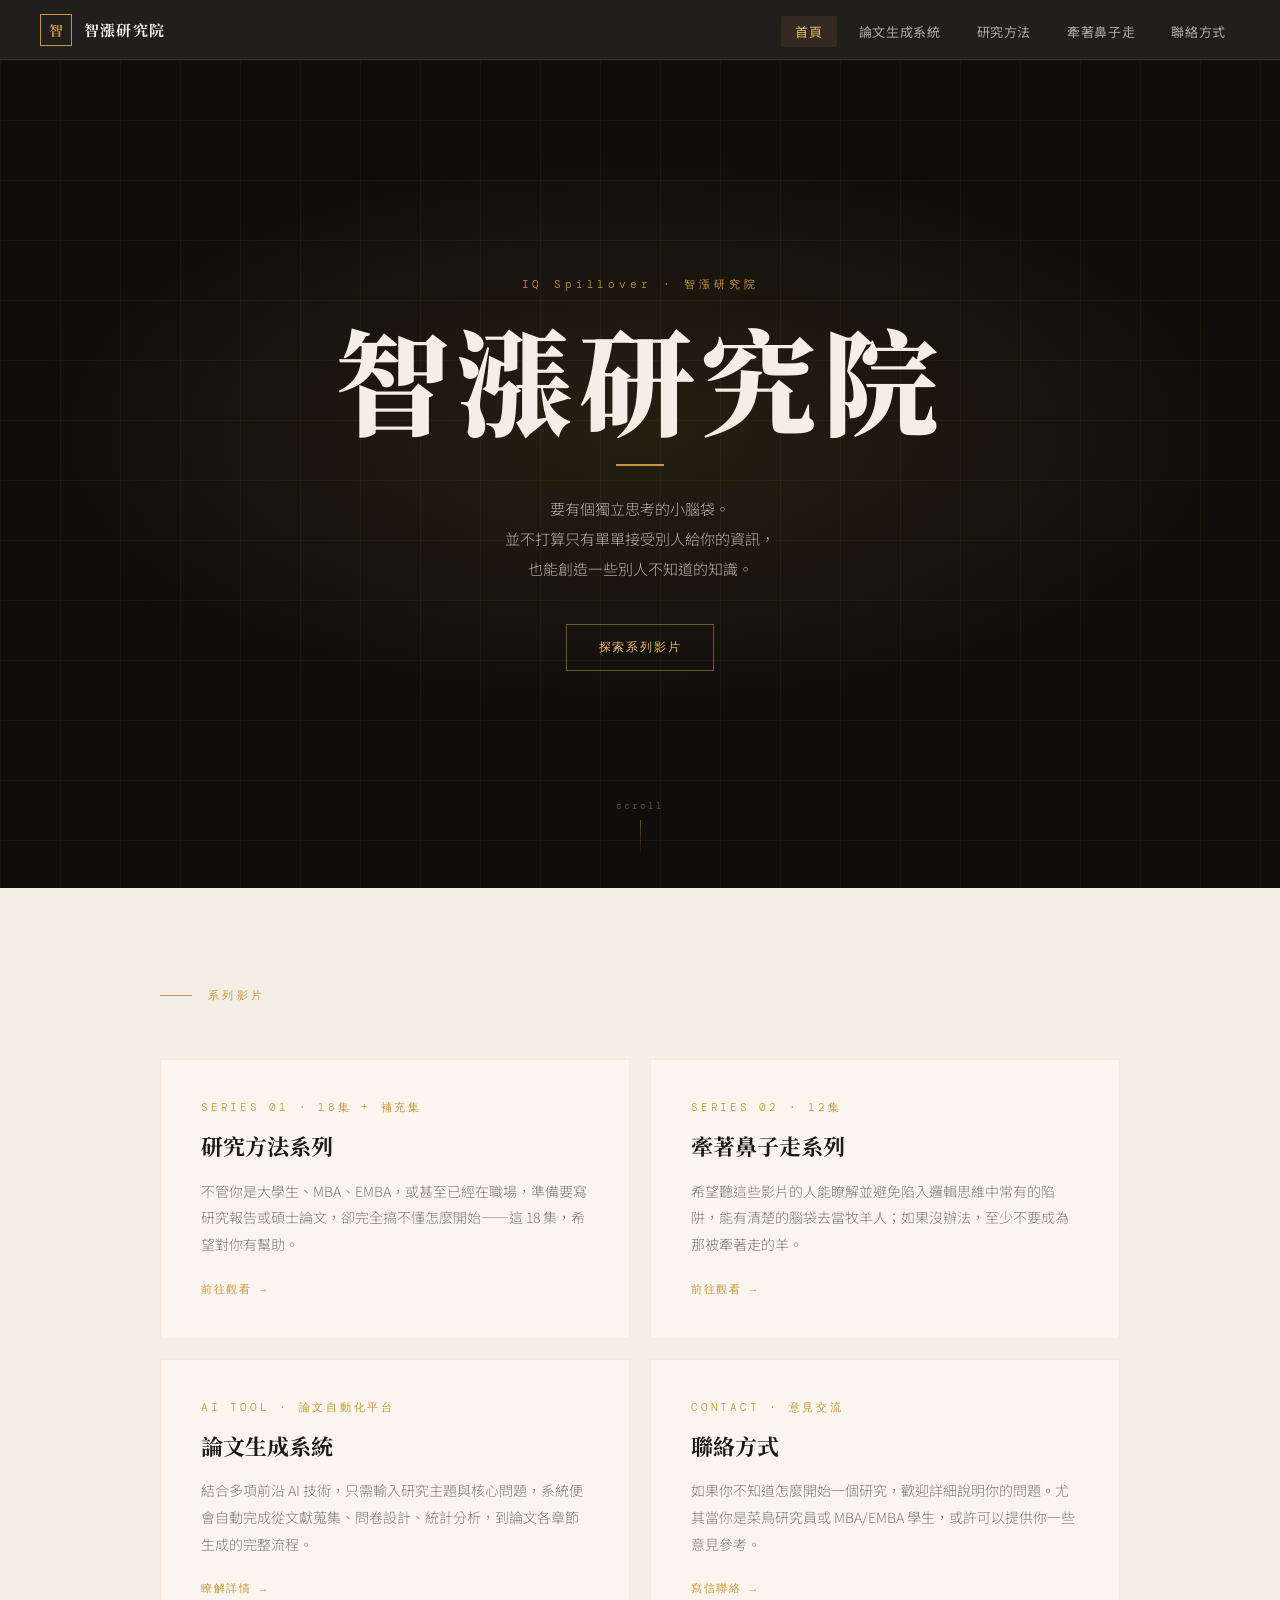
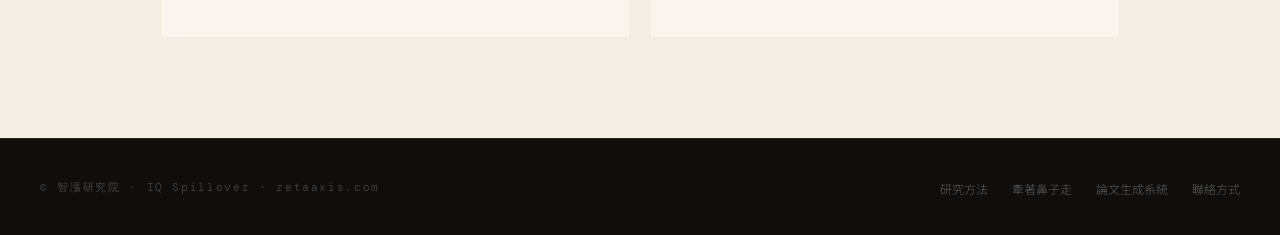
==== index.html @ 07e8d68f "Add files via upload" ====
<!DOCTYPE html>
<html lang="zh-TW">
<head>
<meta charset="UTF-8">
<meta name="viewport" content="width=device-width, initial-scale=1.0">
<title>智漲研究院 · IQ Spillover</title>
<link rel="stylesheet" href="style.css">
</head>
<body>

<!-- NAV -->
<nav class="site-nav">
  <a href="index.html" class="nav-logo">
    <div class="nav-logo-mark">智</div>
    <span class="nav-logo-name">智漲研究院</span>
  </a>
  <ul class="nav-links" id="navLinks">
    <li><a href="index.html" class="active">首頁</a></li>
    <li><a href="thesis.html">論文生成系統</a></li>
    <li><a href="research.html">研究方法</a></li>
    <li><a href="critical.html">牽著鼻子走</a></li>
    <li><a href="contact.html">聯絡方式</a></li>
  </ul>
  <button class="nav-toggle" onclick="document.getElementById('navLinks').classList.toggle('open')" aria-label="選單">
    <span></span><span></span><span></span>
  </button>
</nav>

<div class="page-content">

  <!-- HERO -->
  <section class="hero">
    <div class="hero-grid"></div>
    <div class="hero-glow"></div>
    <div class="hero-content">
      <p class="hero-eyebrow">IQ Spillover · 智漲研究院</p>
      <h1>智漲研究院</h1>
      <div class="hero-divider"></div>
      <p class="hero-desc">
        要有個獨立思考的小腦袋。<br>
        並不打算只有單單接受別人給你的資訊，<br>
        也能創造一些別人不知道的知識。
      </p>
      <a href="#series" class="hero-cta">探索系列影片</a>
    </div>
    <div class="hero-scroll">scroll</div>
  </section>

  <!-- SERIES -->
  <section class="section" id="series">
    <div class="section-inner">
      <div class="section-tag"><span>系列影片</span></div>
      <div class="series-grid">

        <a href="research.html" class="series-card">
          <div class="card-num">SERIES 01 · 18集 + 補充集</div>
          <div class="card-title">研究方法系列</div>
          <div class="card-desc">
            不管你是大學生、MBA、EMBA，或甚至已經在職場，準備要寫研究報告或碩士論文，卻完全搞不懂怎麼開始——這 18 集，希望對你有幫助。
          </div>
          <span class="card-link">前往觀看</span>
        </a>

        <a href="critical.html" class="series-card">
          <div class="card-num">SERIES 02 · 12集</div>
          <div class="card-title">牽著鼻子走系列</div>
          <div class="card-desc">
            希望聽這些影片的人能瞭解並避免陷入邏輯思維中常有的陷阱，能有清楚的腦袋去當牧羊人；如果沒辦法，至少不要成為那被牽著走的羊。
          </div>
          <span class="card-link">前往觀看</span>
        </a>

        <a href="thesis.html" class="series-card">
          <div class="card-num">AI TOOL · 論文自動化平台</div>
          <div class="card-title">論文生成系統</div>
          <div class="card-desc">
            結合多項前沿 AI 技術，只需輸入研究主題與核心問題，系統便會自動完成從文獻蒐集、問卷設計、統計分析，到論文各章節生成的完整流程。
          </div>
          <span class="card-link">瞭解詳情</span>
        </a>

        <a href="contact.html" class="series-card">
          <div class="card-num">CONTACT · 意見交流</div>
          <div class="card-title">聯絡方式</div>
          <div class="card-desc">
            如果你不知道怎麼開始一個研究，歡迎詳細說明你的問題。尤其當你是菜鳥研究員或 MBA/EMBA 學生，或許可以提供你一些意見參考。
          </div>
          <span class="card-link">寫信聯絡</span>
        </a>

      </div>
    </div>
  </section>

</div>

<!-- FOOTER -->
<footer class="site-footer">
  <span class="footer-copy">© 智漲研究院 · IQ Spillover · zetaaxis.com</span>
  <ul class="footer-links">
    <li><a href="research.html">研究方法</a></li>
    <li><a href="critical.html">牽著鼻子走</a></li>
    <li><a href="thesis.html">論文生成系統</a></li>
    <li><a href="contact.html">聯絡方式</a></li>
  </ul>
</footer>

</body>
</html>
---- style.css ----
/* ═══════════════════════════════════════════
   智漲研究院 · Global Styles
   ═══════════════════════════════════════════ */
@import url('https://fonts.googleapis.com/css2?family=Noto+Serif+TC:wght@400;600;700;900&family=Noto+Sans+TC:wght@300;400;500&family=DM+Mono:ital@0;1&display=swap');

:root {
  --ink:        #0f0e0c;
  --ink-soft:   #1c1a16;
  --paper:      #f4efe6;
  --paper-warm: #ede7db;
  --gold:       #c8953a;
  --gold-light: #e5b96a;
  --gold-muted: rgba(200,149,58,0.2);
  --rust:       #8c3a28;
  --cream:      #faf6ef;
  --text-main:  #1c1a16;
  --text-muted: rgba(28,26,22,0.55);
  --text-light: rgba(244,239,230,0.7);
  --border:     rgba(200,149,58,0.2);
  --shadow-sm:  0 2px 12px rgba(15,14,12,0.08);
  --shadow-md:  0 8px 32px rgba(15,14,12,0.14);
  --shadow-lg:  0 20px 60px rgba(15,14,12,0.2);
  --radius:     4px;
  --serif:      'Noto Serif TC', serif;
  --sans:       'Noto Sans TC', sans-serif;
  --mono:       'DM Mono', monospace;
}

*, *::before, *::after { margin:0; padding:0; box-sizing:border-box; }

html { scroll-behavior: smooth; }

body {
  font-family: var(--sans);
  font-weight: 300;
  background: var(--paper);
  color: var(--text-main);
  -webkit-font-smoothing: antialiased;
  overflow-x: hidden;
}

/* ── NAV ── */
.site-nav {
  position: fixed; top:0; left:0; right:0; z-index:999;
  height: 60px;
  display: flex; align-items: center;
  padding: 0 40px;
  background: rgba(15,14,12,0.92);
  backdrop-filter: blur(16px);
  border-bottom: 1px solid rgba(200,149,58,0.15);
}
.nav-logo {
  display: flex; align-items: center; gap: 12px;
  text-decoration: none; margin-right: auto;
}
.nav-logo-mark {
  width: 32px; height: 32px;
  border: 1.5px solid var(--gold);
  display: flex; align-items: center; justify-content: center;
  font-family: var(--serif); font-size: 14px; font-weight: 700;
  color: var(--gold);
  letter-spacing: 0.05em;
}
.nav-logo-name {
  font-family: var(--serif); font-weight: 700;
  font-size: 15px; color: var(--paper);
  letter-spacing: 0.08em;
}
.nav-links {
  display: flex; gap: 8px; list-style: none;
}
.nav-links a {
  font-size: 13px; font-weight: 400;
  color: rgba(244,239,230,0.65);
  text-decoration: none;
  padding: 6px 14px;
  border-radius: 2px;
  letter-spacing: 0.05em;
  transition: color 0.2s, background 0.2s;
}
.nav-links a:hover,
.nav-links a.active {
  color: var(--gold-light);
  background: rgba(200,149,58,0.1);
}

/* Mobile nav */
.nav-toggle {
  display: none;
  background: none; border: none; cursor: pointer;
  flex-direction: column; gap: 5px; padding: 4px;
}
.nav-toggle span {
  display: block; width: 22px; height: 1.5px;
  background: var(--paper); transition: 0.3s;
}

/* ── PAGE WRAPPER ── */
.page-content { padding-top: 60px; }

/* ── HERO ── */
.hero {
  position: relative; min-height: 92vh;
  display: flex; flex-direction: column;
  align-items: center; justify-content: center;
  background: var(--ink);
  overflow: hidden; text-align: center;
}
.hero-grid {
  position: absolute; inset: 0; pointer-events: none;
  background-image:
    linear-gradient(rgba(200,149,58,0.06) 1px, transparent 1px),
    linear-gradient(90deg, rgba(200,149,58,0.06) 1px, transparent 1px);
  background-size: 60px 60px;
}
.hero-glow {
  position: absolute; inset: 0; pointer-events: none;
  background: radial-gradient(ellipse 70% 50% at 50% 45%, rgba(200,149,58,0.12) 0%, transparent 70%);
}
.hero-content { position: relative; z-index: 1; padding: 0 24px; }
.hero-eyebrow {
  font-family: var(--mono); font-size: 11px;
  letter-spacing: 0.35em; color: var(--gold);
  margin-bottom: 28px; opacity: 0;
  animation: slideUp 0.7s 0.1s ease forwards;
}
.hero h1 {
  font-family: var(--serif); font-weight: 900;
  font-size: clamp(3.2rem, 9vw, 8rem);
  line-height: 1; color: var(--paper);
  letter-spacing: 0.06em; margin-bottom: 28px;
  opacity: 0; animation: slideUp 0.7s 0.25s ease forwards;
}
.hero-divider {
  width: 48px; height: 2px;
  background: var(--gold);
  margin: 0 auto 28px;
  opacity: 0; animation: slideUp 0.7s 0.4s ease forwards;
}
.hero-desc {
  max-width: 560px; margin: 0 auto 40px;
  font-size: 15px; line-height: 2;
  color: var(--text-light);
  opacity: 0; animation: slideUp 0.7s 0.5s ease forwards;
}
.hero-cta {
  display: inline-flex; align-items: center; gap: 10px;
  padding: 14px 32px;
  background: transparent;
  border: 1px solid rgba(200,149,58,0.5);
  color: var(--gold-light);
  font-family: var(--mono); font-size: 12px;
  letter-spacing: 0.15em; text-decoration: none;
  transition: all 0.25s;
  opacity: 0; animation: slideUp 0.7s 0.6s ease forwards;
}
.hero-cta:hover {
  background: rgba(200,149,58,0.1);
  border-color: var(--gold);
  color: var(--gold-light);
}
.hero-scroll {
  position: absolute; bottom: 32px; left: 50%;
  transform: translateX(-50%);
  display: flex; flex-direction: column; align-items: center; gap: 8px;
  color: rgba(244,239,230,0.3); font-size: 10px;
  font-family: var(--mono); letter-spacing: 0.2em;
  animation: bounce 2.5s ease-in-out infinite;
}
.hero-scroll::after {
  content: ''; width: 1px; height: 36px;
  background: linear-gradient(to bottom, rgba(200,149,58,0.5), transparent);
}

/* ── SECTION ── */
.section { padding: 100px 40px; }
.section-dark { background: var(--ink-soft); }
.section-inner { max-width: 960px; margin: 0 auto; }

.section-tag {
  display: flex; align-items: center; gap: 16px;
  margin-bottom: 56px;
}
.section-tag::before {
  content: ''; flex: 0 0 32px; height: 1px;
  background: var(--gold);
}
.section-tag span {
  font-family: var(--mono); font-size: 11px;
  letter-spacing: 0.3em; color: var(--gold);
  text-transform: uppercase;
}
.section-tag-light::before { background: rgba(200,149,58,0.5); }
.section-tag-light span { color: var(--gold-light); }

/* ── SERIES CARD ── */
.series-grid {
  display: grid; grid-template-columns: 1fr 1fr;
  gap: 20px;
}
.series-card {
  display: block; text-decoration: none;
  background: var(--cream);
  border: 1px solid rgba(200,149,58,0.12);
  padding: 40px;
  position: relative; overflow: hidden;
  transition: transform 0.3s ease, box-shadow 0.3s ease;
}
.series-card::after {
  content: '';
  position: absolute; top: 0; left: 0; right: 0;
  height: 2px; background: var(--gold);
  transform: scaleX(0); transform-origin: left;
  transition: transform 0.35s ease;
}
.series-card:hover { transform: translateY(-4px); box-shadow: var(--shadow-lg); }
.series-card:hover::after { transform: scaleX(1); }
.card-num {
  font-family: var(--mono); font-size: 11px;
  letter-spacing: 0.25em; color: var(--gold);
  margin-bottom: 16px;
}
.card-title {
  font-family: var(--serif); font-weight: 700;
  font-size: 22px; line-height: 1.4;
  color: var(--text-main); margin-bottom: 16px;
}
.card-desc {
  font-size: 14px; line-height: 1.9;
  color: var(--text-muted);
}
.card-link {
  display: inline-flex; align-items: center; gap: 8px;
  margin-top: 24px;
  font-family: var(--mono); font-size: 11px;
  letter-spacing: 0.15em; color: var(--gold);
  text-decoration: none;
}
.card-link::after { content: '→'; }
.card-link:hover { color: var(--rust); }

/* ── ACCORDION ── */
.accordion { border-top: 1px solid var(--border); }
.acc-item { border-bottom: 1px solid var(--border); }
.acc-header {
  display: flex; align-items: flex-start; gap: 20px;
  padding: 22px 0; cursor: pointer;
  transition: opacity 0.2s;
}
.acc-header:hover { opacity: 0.75; }
.acc-ep {
  font-family: var(--mono); font-size: 11px;
  letter-spacing: 0.2em; color: var(--gold);
  min-width: 52px; padding-top: 3px;
}
.acc-ep-dark { color: var(--gold-light); }
.acc-title-text {
  flex: 1; font-family: var(--serif);
  font-size: 15px; font-weight: 600; line-height: 1.6;
  color: var(--text-main);
}
.acc-title-dark { color: var(--paper); }
.acc-chevron {
  width: 24px; height: 24px; flex-shrink: 0; margin-top: 2px;
  border: 1px solid var(--border);
  border-radius: 50%;
  display: flex; align-items: center; justify-content: center;
  color: var(--gold); font-size: 9px;
  transition: transform 0.3s ease, background 0.2s;
}
.acc-item.open .acc-chevron {
  transform: rotate(180deg);
  background: var(--gold); color: var(--ink);
  border-color: var(--gold);
}
.acc-body { max-height: 0; overflow: hidden; transition: max-height 0.4s ease; }
.acc-body.open { max-height: 640px; }
.acc-inner { padding: 4px 0 28px 72px; }
.acc-note {
  font-size: 13px; line-height: 1.9;
  color: var(--text-muted); margin-bottom: 20px;
  max-width: 560px;
}
.acc-note-dark { color: rgba(244,239,230,0.45); }
.video-frame {
  width: 100%; max-width: 540px;
  aspect-ratio: 16/9; border: none;
  background: #000; border-radius: var(--radius);
}

/* ── FEATURE LIST ── */
.feature-list { list-style: none; margin: 24px 0; }
.feature-list li {
  display: flex; align-items: flex-start; gap: 16px;
  padding: 18px 0; border-bottom: 1px solid var(--border);
  font-size: 15px; line-height: 1.8; color: var(--text-muted);
}
.feature-list li::before {
  content: ''; flex-shrink: 0;
  width: 6px; height: 6px; border-radius: 50%;
  background: var(--gold); margin-top: 10px;
}
.feature-list-dark li { color: rgba(244,239,230,0.6); border-color: rgba(200,149,58,0.15); }

/* ── CONTACT ── */
.contact-block {
  background: var(--ink-soft);
  border: 1px solid rgba(200,149,58,0.2);
  padding: 48px;
}
.contact-email {
  font-family: var(--mono); font-size: 18px;
  color: var(--gold-light); letter-spacing: 0.05em;
  text-decoration: none;
  display: inline-block; margin: 24px 0;
  border-bottom: 1px solid rgba(200,149,58,0.4);
  padding-bottom: 4px;
  transition: color 0.2s;
}
.contact-email:hover { color: var(--gold); }
.example-box {
  background: rgba(200,149,58,0.06);
  border-left: 2px solid var(--gold);
  padding: 20px 24px; margin: 16px 0;
}
.example-box p {
  font-size: 14px; line-height: 1.9;
  color: rgba(244,239,230,0.55);
}
.example-box strong { color: var(--gold-light); font-weight: 500; }

/* ── PAGE HERO (inner pages) ── */
.page-hero {
  background: var(--ink);
  padding: 80px 40px 72px;
  position: relative; overflow: hidden;
}
.page-hero-grid {
  position: absolute; inset: 0;
  background-image:
    linear-gradient(rgba(200,149,58,0.05) 1px, transparent 1px),
    linear-gradient(90deg, rgba(200,149,58,0.05) 1px, transparent 1px);
  background-size: 48px 48px;
}
.page-hero-inner { max-width: 960px; margin: 0 auto; position: relative; }
.page-hero-tag {
  font-family: var(--mono); font-size: 11px;
  letter-spacing: 0.3em; color: var(--gold);
  margin-bottom: 20px; display: block;
}
.page-hero h1 {
  font-family: var(--serif); font-weight: 900;
  font-size: clamp(2.4rem, 6vw, 5rem);
  color: var(--paper); letter-spacing: 0.05em;
  line-height: 1.1; margin-bottom: 20px;
}
.page-hero-desc {
  max-width: 600px;
  font-size: 15px; line-height: 1.9;
  color: var(--text-light);
}

/* ── FOOTER ── */
.site-footer {
  background: var(--ink);
  border-top: 1px solid rgba(200,149,58,0.15);
  padding: 36px 40px;
  display: flex; align-items: center; justify-content: space-between;
  flex-wrap: wrap; gap: 16px;
}
.footer-copy {
  font-family: var(--mono); font-size: 11px;
  letter-spacing: 0.15em; color: rgba(244,239,230,0.25);
}
.footer-links {
  display: flex; gap: 24px; list-style: none;
}
.footer-links a {
  font-size: 12px; color: rgba(244,239,230,0.35);
  text-decoration: none; transition: color 0.2s;
}
.footer-links a:hover { color: var(--gold-light); }

/* ── ANIMATIONS ── */
@keyframes slideUp {
  from { opacity:0; transform: translateY(20px); }
  to   { opacity:1; transform: translateY(0); }
}
@keyframes bounce {
  0%,100% { transform: translateX(-50%) translateY(0); }
  50%      { transform: translateX(-50%) translateY(8px); }
}

/* ── RESPONSIVE ── */
@media (max-width: 720px) {
  .site-nav { padding: 0 20px; }
  .nav-links { display: none; flex-direction: column;
    position: absolute; top: 60px; left: 0; right: 0;
    background: rgba(15,14,12,0.97);
    padding: 16px 20px 24px; gap: 4px;
    border-bottom: 1px solid rgba(200,149,58,0.15);
  }
  .nav-links.open { display: flex; }
  .nav-toggle { display: flex; }
  .series-grid { grid-template-columns: 1fr; }
  .section { padding: 64px 20px; }
  .page-hero { padding: 56px 20px 48px; }
  .acc-inner { padding-left: 0; }
  .contact-block { padding: 28px 24px; }
  .site-footer { flex-direction: column; text-align: center; }
}
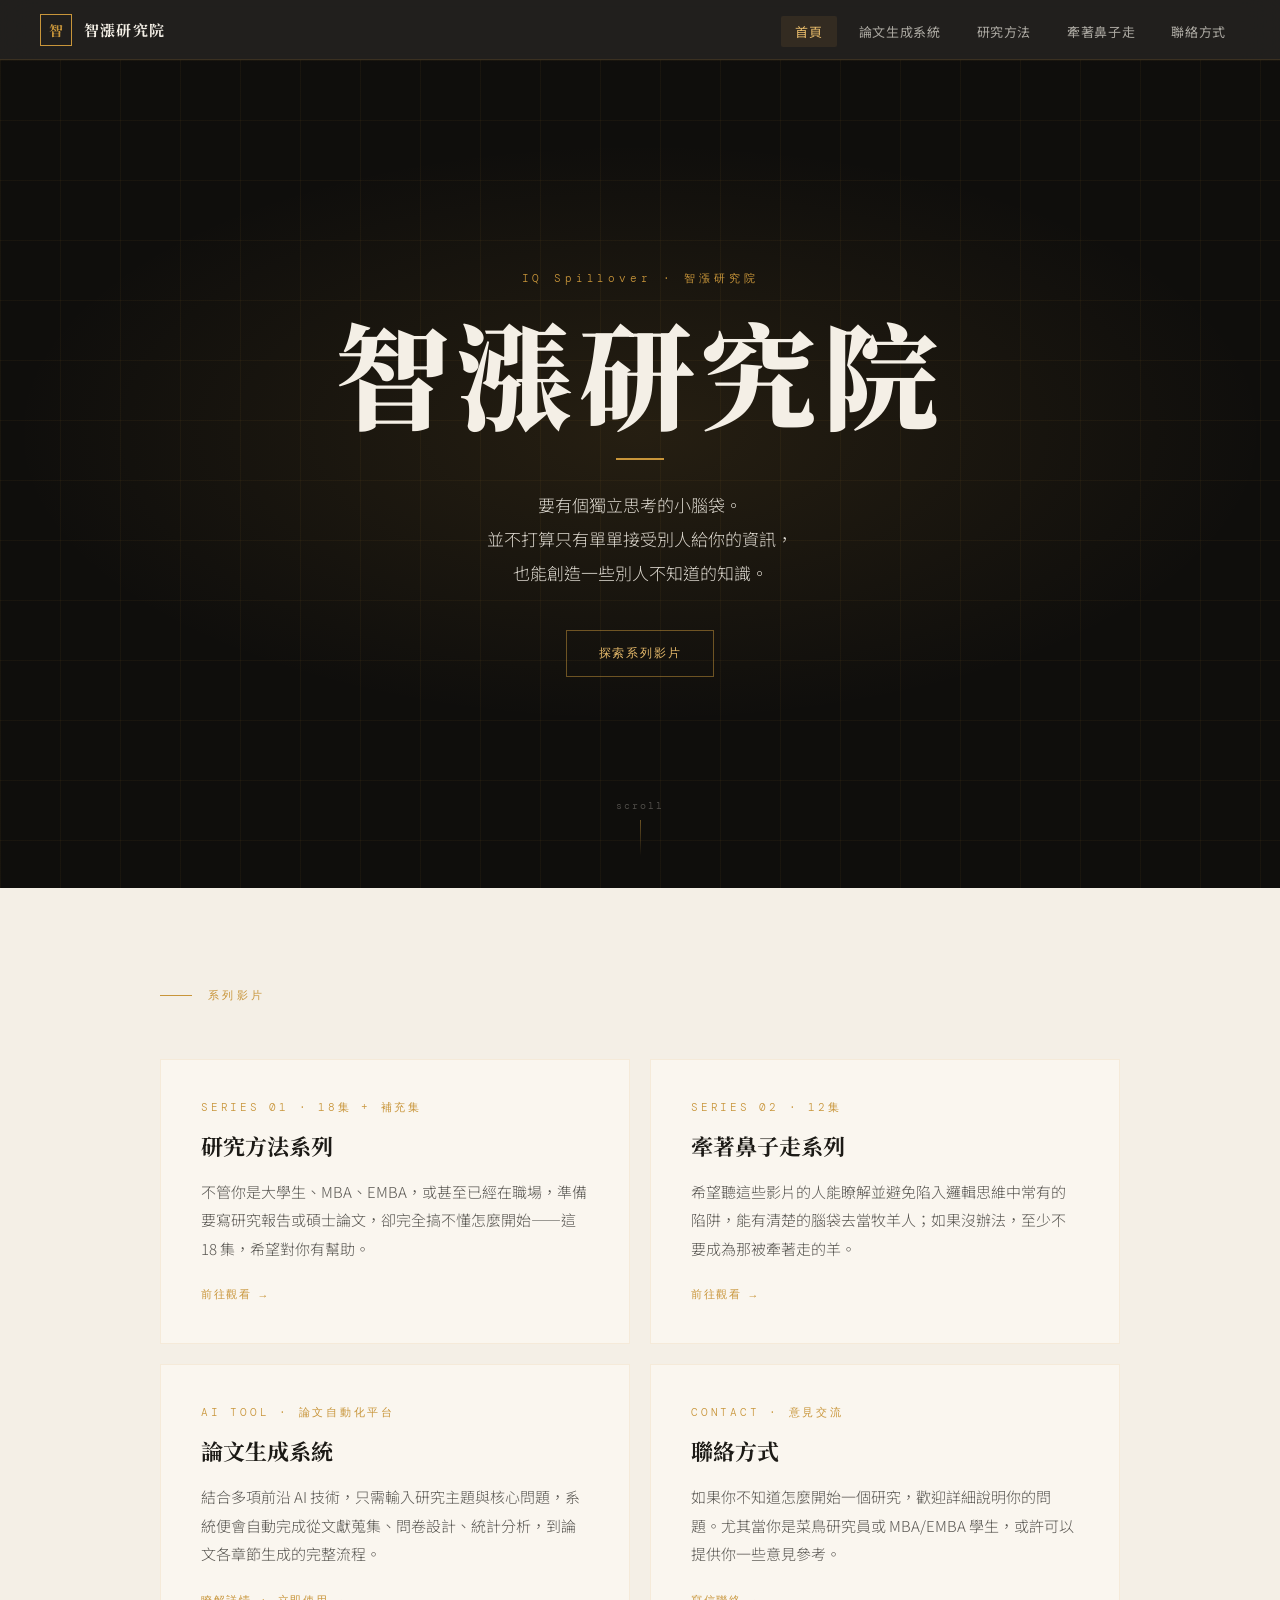
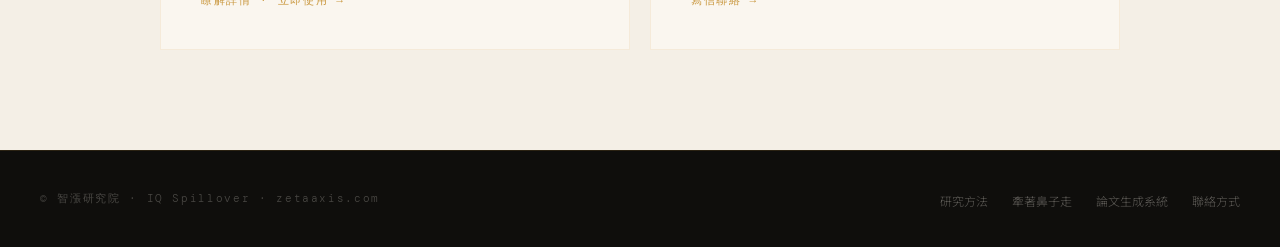
==== commit 0cef10be: "Add files via upload" ====
--- a/index.html
+++ b/index.html
@@ -73,10 +73,8 @@
         <a href="thesis.html" class="series-card">
           <div class="card-num">AI TOOL · 論文自動化平台</div>
           <div class="card-title">論文生成系統</div>
-          <div class="card-desc">
-            結合多項前沿 AI 技術，只需輸入研究主題與核心問題，系統便會自動完成從文獻蒐集、問卷設計、統計分析，到論文各章節生成的完整流程。
-          </div>
-          <span class="card-link">瞭解詳情</span>
+          <div class="card-desc">結合多項前沿 AI 技術，只需輸入研究主題與核心問題，系統便會自動完成從文獻蒐集、問卷設計、統計分析，到論文各章節生成的完整流程。</div>
+          <span class="card-link">瞭解詳情 · 立即使用</span>
         </a>
 
         <a href="contact.html" class="series-card">
--- a/style.css
+++ b/style.css
@@ -14,8 +14,8 @@
   --rust:       #8c3a28;
   --cream:      #faf6ef;
   --text-main:  #1c1a16;
-  --text-muted: rgba(28,26,22,0.55);
-  --text-light: rgba(244,239,230,0.7);
+  --text-muted: rgba(28,26,22,0.72);
+  --text-light: rgba(244,239,230,0.85);
   --border:     rgba(200,149,58,0.2);
   --shadow-sm:  0 2px 12px rgba(15,14,12,0.08);
   --shadow-md:  0 8px 32px rgba(15,14,12,0.14);
@@ -139,8 +139,8 @@
 }
 .hero-desc {
   max-width: 560px; margin: 0 auto 40px;
-  font-size: 15px; line-height: 2;
-  color: var(--text-light);
+  font-size: 17px; line-height: 2;
+  color: rgba(244,239,230,0.88);
   opacity: 0; animation: slideUp 0.7s 0.5s ease forwards;
 }
 .hero-cta {
@@ -226,7 +226,7 @@
   color: var(--text-main); margin-bottom: 16px;
 }
 .card-desc {
-  font-size: 14px; line-height: 1.9;
+  font-size: 15px; line-height: 1.9;
   color: var(--text-muted);
 }
 .card-link {
@@ -256,7 +256,7 @@
 .acc-ep-dark { color: var(--gold-light); }
 .acc-title-text {
   flex: 1; font-family: var(--serif);
-  font-size: 15px; font-weight: 600; line-height: 1.6;
+  font-size: 16px; font-weight: 600; line-height: 1.6;
   color: var(--text-main);
 }
 .acc-title-dark { color: var(--paper); }
@@ -281,7 +281,7 @@
   color: var(--text-muted); margin-bottom: 20px;
   max-width: 560px;
 }
-.acc-note-dark { color: rgba(244,239,230,0.45); }
+.acc-note-dark { color: rgba(244,239,230,0.65); }
 .video-frame {
   width: 100%; max-width: 540px;
   aspect-ratio: 16/9; border: none;
@@ -356,8 +356,8 @@
 }
 .page-hero-desc {
   max-width: 600px;
-  font-size: 15px; line-height: 1.9;
-  color: var(--text-light);
+  font-size: 16px; line-height: 1.9;
+  color: rgba(244,239,230,0.85);
 }
 
 /* ── FOOTER ── */
